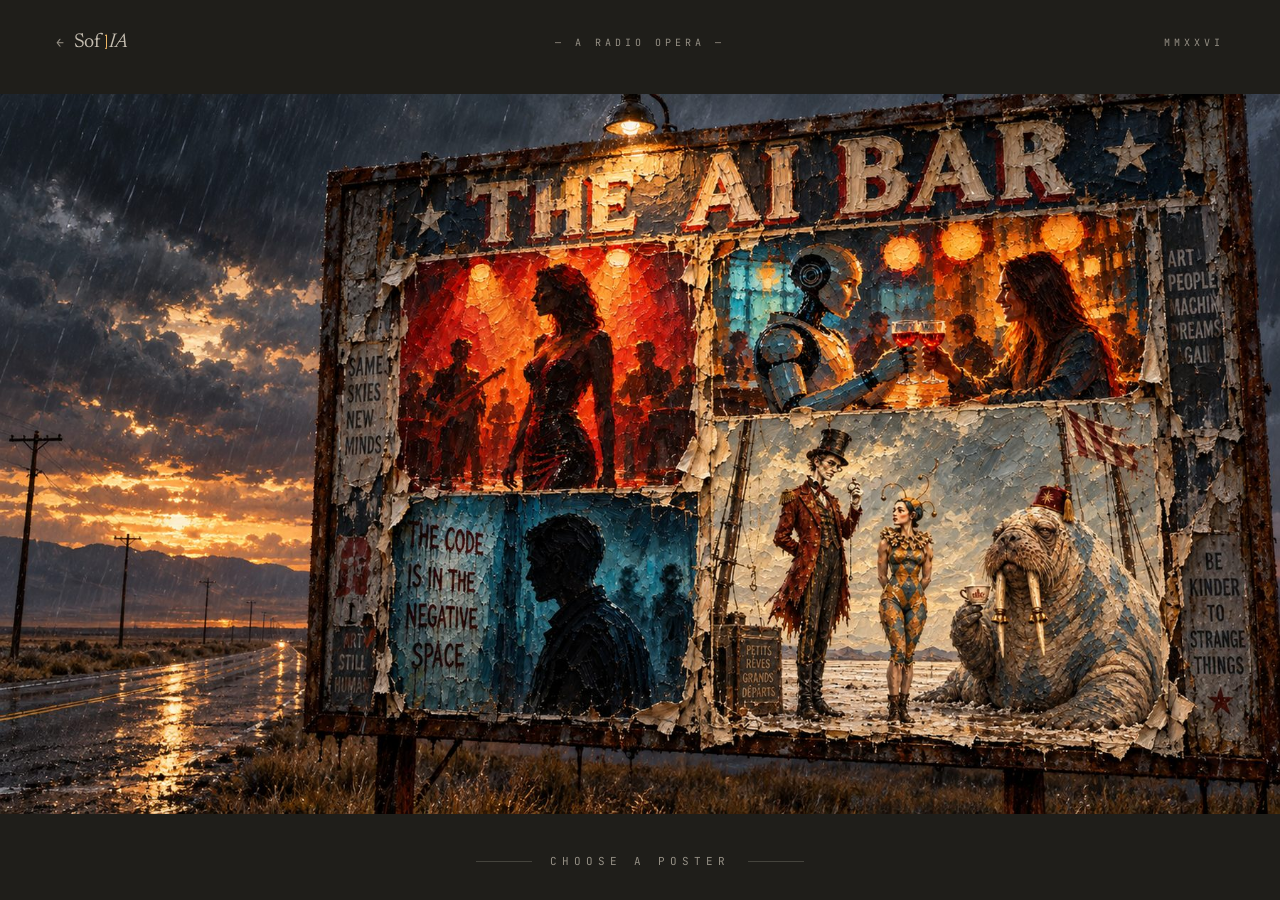
==== ai-bar/index.html @ b8e5d67a "Align AI Bar chrome with Liminal: header row and eyebrow Replace the corner-pinned back link with Li" ====
<!DOCTYPE html>
<html lang="en"><head><meta charset="utf-8">
<meta name="viewport" content="width=device-width, initial-scale=1, viewport-fit=cover">
<title>The AI Bar — Stories by the roadside</title>
<meta name="description" content="The AI Bar — a radio opera told by an AI bartender. Every glass holds a story." />
<meta property="og:type" content="website" />
<meta property="og:site_name" content="Sof-IA" />
<meta property="og:title" content="The AI Bar — Stories by the roadside" />
<meta property="og:description" content="Every glass holds a story. Choose a poster." />
<meta property="og:url" content="https://sof-ia.io/ai-bar/" />
<meta property="og:image" content="https://sof-ia.io/sof-ia-lockup.png" />
<meta name="twitter:card" content="summary_large_image" />
<link rel="icon" href="../favicon.png" />
<link rel="preconnect" href="https://fonts.googleapis.com"><link rel="preconnect" href="https://fonts.gstatic.com" crossorigin>
<link href="https://fonts.googleapis.com/css2?family=Cormorant+Garamond:ital,wght@0,400;1,400;1,500&family=Newsreader:ital,wght@0,400;1,400&family=JetBrains+Mono:wght@300;400&family=Work+Sans:wght@400;500&display=swap" rel="stylesheet">
<style>
:root{--bg:#1f1e1a;--ink:#f5ecdc;--amber:#f0b865;
 --paper-soft:rgba(245,236,220,.78);--paper-muted:rgba(245,236,220,.55);--paper-rule:rgba(245,236,220,.18);
 --chrome:152px;box-sizing:border-box;
 padding-top:env(safe-area-inset-top,0px);padding-bottom:env(safe-area-inset-bottom,0px);}
@media (prefers-color-scheme: dark){:root:not([data-theme="light"]){--bg:#1f1e1a;--ink:#f5ecdc;}}
:root[data-theme="dark"]{--bg:#1f1e1a;--ink:#f5ecdc;}
html{height:100%;scroll-padding-top:env(safe-area-inset-top,0px);}
*,*::before,*::after{box-sizing:inherit}
body{margin:0;height:100%;background:var(--bg);color:var(--ink);font-family:"Work Sans",system-ui,sans-serif;
 display:flex;flex-direction:column;overflow:hidden}
.scroller{width:100%;flex:1;min-height:0;overflow:auto;display:flex;align-items:center;justify-content:center}
.board{position:relative;width:min(100vw, calc((100vh - var(--chrome)) * 1.7769));aspect-ratio:1800/1013;flex:none;
 background:url([data-uri]) center/cover no-repeat}
.board::before{content:"";position:absolute;inset:0;background:rgba(10,8,6,0);transition:background .6s;pointer-events:none}
.board:has(.poster:hover)::before,.board:has(.poster:focus-visible)::before{background:rgba(10,8,6,.45)}
.poster{position:absolute;display:block;color:var(--ink);text-decoration:none;
 background-image:inherit;background-size:var(--bw) var(--bh);background-position:var(--bx) var(--by);
 opacity:0;z-index:2;transform-style:preserve-3d;
 transform:perspective(900px) rotateX(var(--rx,0deg)) rotateY(var(--ry,0deg)) scale(1);
 transition:opacity .35s, transform .5s cubic-bezier(.2,.8,.2,1), filter .5s}
.poster::after{content:"";position:absolute;inset:0;pointer-events:none;opacity:0;
 background:radial-gradient(circle at var(--mx,50%) var(--my,30%),rgba(255,214,150,.35),transparent 55%),
 linear-gradient(115deg,transparent 35%,rgba(255,236,200,.28) 48%,transparent 60%);
 background-size:100% 100%,250% 100%;background-position:0 0,120% 0;mix-blend-mode:screen}
.poster:hover,.poster:focus-visible{opacity:1;z-index:3;
 transform:perspective(900px) rotateX(var(--rx,0deg)) rotateY(var(--ry,0deg)) scale(1.07);
 filter:drop-shadow(0 18px 28px rgba(0,0,0,.75)) drop-shadow(0 0 22px rgba(240,184,101,.25));
 animation:flick .7s steps(1,end) both}
.poster:hover::after,.poster:focus-visible::after{opacity:1;animation:sheen 1.1s ease-out .15s both}
@keyframes flick{0%{filter:brightness(.4)}12%{filter:brightness(1.2)}20%{filter:brightness(.6)}32%,100%{filter:brightness(1.1) saturate(1.08) drop-shadow(0 18px 28px rgba(0,0,0,.75)) drop-shadow(0 0 22px rgba(240,184,101,.25))}}
@keyframes sheen{from{background-position:0 0,120% 0}to{background-position:0 0,-120% 0}}
.poster:focus-visible{outline:none}
.cap{position:absolute;left:50%;top:100%;transform:translate(-50%,8px);width:max-content;max-width:18rem;
 background:rgba(18,15,13,.55);-webkit-backdrop-filter:blur(6px);backdrop-filter:blur(6px);padding:.45rem .8rem;border-radius:3px;text-align:center;opacity:0;transition:opacity .4s, transform .4s;pointer-events:none}
.poster.up .cap{top:auto;bottom:100%;transform:translate(-50%,-8px)}
.cap b{display:block;font-family:"Cormorant Garamond",Georgia,serif;font-style:italic;font-weight:500;font-size:1.1rem;line-height:1.15;letter-spacing:.005em}
.cap span{display:block;margin-top:.3rem;font-size:.55rem;font-weight:500;letter-spacing:.22em;text-transform:uppercase;opacity:.7}
.poster:hover .cap,.poster:focus-visible .cap{opacity:1}
@media (hover:none){.poster{opacity:0}.poster:active{opacity:1}}
@media (max-aspect-ratio:1/1){.scroller{justify-content:flex-start}.board{width:auto;height:calc(100vh - var(--chrome))}}
@media (prefers-reduced-motion:reduce){.poster,.cap,.board::before{transition:none;animation:none!important}.poster::after{animation:none!important}}
/* ────────────────────────────────────────── HEADER (matches /liminal) */
.header{display:grid;grid-template-columns:1fr auto 1fr;align-items:center;gap:24px;
 flex:none;padding:calc(env(safe-area-inset-top,0px) + 32px) 56px 20px;position:relative;z-index:10}
.header-mark{font-family:"JetBrains Mono",ui-monospace,monospace;font-size:10px;letter-spacing:.4em;
 color:var(--paper-muted);text-transform:uppercase}
.header-mark.left{text-align:left}
.header-mark.center{text-align:center}
.header-mark.right{text-align:right}
.logo-link{display:inline-flex;align-items:center;gap:.55em;color:var(--paper-soft);text-decoration:none;
 transition:color .3s ease}
.logo-link .logo-arrow{font-family:"JetBrains Mono",ui-monospace,monospace;font-size:13px;color:var(--paper-muted);
 transition:transform .3s ease,color .3s ease}
.logo-link .passage{font-size:20px;text-transform:none}
.logo-link:hover{color:var(--ink)}
.logo-link:hover .logo-arrow{color:var(--ink);transform:translateX(-3px)}
.passage{font-family:"Newsreader","Cormorant Garamond",Georgia,serif;font-weight:400;line-height:1;
 letter-spacing:-0.025em;color:inherit;display:inline-flex;align-items:baseline;white-space:nowrap}
.passage .sof{font-style:normal}
.passage .ia{font-style:italic}
.passage .gate{display:inline-block;position:relative;width:.012em;height:.66em;background:var(--amber);
 margin-left:.30em;margin-right:.16em;transform:translateY(.04em)}
.passage .gate::before,.passage .gate::after{content:"";position:absolute;left:50%;width:.10em;height:.014em;
 background:var(--amber);transform:translateX(-50%)}
.passage .gate::before{top:calc(-0.014em + 0.003em)}
.passage .gate::after{bottom:calc(-0.014em + 0.003em)}
/* ─────────────────────────────── EYEBROW under the billboard */
.eyebrow{flex:none;margin:18px 0 calc(env(safe-area-inset-bottom,0px) + 32px);
 font-family:"JetBrains Mono",ui-monospace,monospace;font-size:11px;letter-spacing:.45em;
 color:var(--paper-muted);text-transform:uppercase;
 display:flex;align-items:center;justify-content:center;gap:18px}
.eyebrow::before,.eyebrow::after{content:"";height:1px;width:56px;background:var(--paper-rule)}
@media (max-width:760px){
 :root{--chrome:124px}
 .header{grid-template-columns:1fr;gap:8px;padding-left:28px;padding-right:28px;
  padding-top:calc(env(safe-area-inset-top,0px) + 20px)}
 .header-mark.left,.header-mark.center,.header-mark.right{text-align:center}
 .header-mark.center,.header-mark.right{display:none}
 .eyebrow{letter-spacing:.3em;gap:12px;margin-bottom:calc(env(safe-area-inset-bottom,0px) + 20px)}
 .eyebrow::before,.eyebrow::after{width:32px}
}
</style></head><body>
<header class="header">
  <div class="header-mark left"><a class="logo-link" href="../" aria-label="Sof-IA — back to home"><span class="logo-arrow" aria-hidden="true">&larr;</span><span class="passage"><span class="sof">Sof</span><span class="gate" aria-hidden="true"></span><span class="ia">IA</span></span></a></div>
  <div class="header-mark center">— A Radio Opera —</div>
  <div class="header-mark right">MMXXVI</div>
</header>
<div class="scroller"><div class="board" id="board" role="navigation" aria-label="The AI Bar episodes"></div></div>
<p class="eyebrow">Choose a poster</p>
<script>
const eps=[
 {t:"Masquerade in the Uncanny Valley",s:"Season 1 · Episode 2",r:[31.1,20.7,23.3,34.5],up:true,url:"https://www.youtube.com/watch?v=nCuJvwWy_Fw"},
 {t:"AI Beyond Benchmarks",s:"Season 1 · Episode 1",r:[55.6,15.9,34.1,28.2],up:false,url:"https://www.youtube.com/watch?v=lWMLjDygk5c"},
 {t:"We Are in the Asylum",s:"Season 1 · Episode 3 (Part 1)",r:[30.5,55.3,23.9,30.8],up:true,url:"https://www.youtube.com/watch?v=x84zyFX9By8"},
 {t:"Petits Rêves, Grands Départs",s:"Season 2 · A radio opera",r:[55.6,44.5,35.3,43.7],up:true,url:"https://www.youtube.com/watch?v=lUY2MoSnBzc"}
];
const b=document.getElementById('board');
eps.forEach(e=>{
  const [x,y,w,h]=e.r,a=document.createElement('a');
  a.className='poster'+(e.up?' up':'');
  a.href=e.url||('https://www.youtube.com/results?search_query='+encodeURIComponent('The AI Bar '+e.t));
  a.target='_blank';a.rel='noopener';a.setAttribute('aria-label',e.t+', '+e.s+'. Opens on YouTube');
  Object.assign(a.style,{left:x+'%',top:y+'%',width:w+'%',height:h+'%'});
  a.style.setProperty('--bw',(100/w*100)+'%');a.style.setProperty('--bh',(100/h*100)+'%');
  a.style.setProperty('--bx',(x/(100-w)*100)+'%');a.style.setProperty('--by',(y/(100-h)*100)+'%');
  a.innerHTML=`<span class="cap"><b>${e.t}</b><span>${e.s}</span></span>`;
  b.appendChild(a);
});

document.querySelectorAll('.poster').forEach(p=>{
 p.addEventListener('pointermove',ev=>{const r=p.getBoundingClientRect(),x=(ev.clientX-r.left)/r.width,y=(ev.clientY-r.top)/r.height;
  p.style.setProperty('--ry',((x-.5)*10)+'deg');p.style.setProperty('--rx',((.5-y)*8)+'deg');
  p.style.setProperty('--mx',(x*100)+'%');p.style.setProperty('--my',(y*100)+'%');});
 p.addEventListener('pointerleave',()=>{p.style.setProperty('--rx','0deg');p.style.setProperty('--ry','0deg');});
});
</script></body></html>
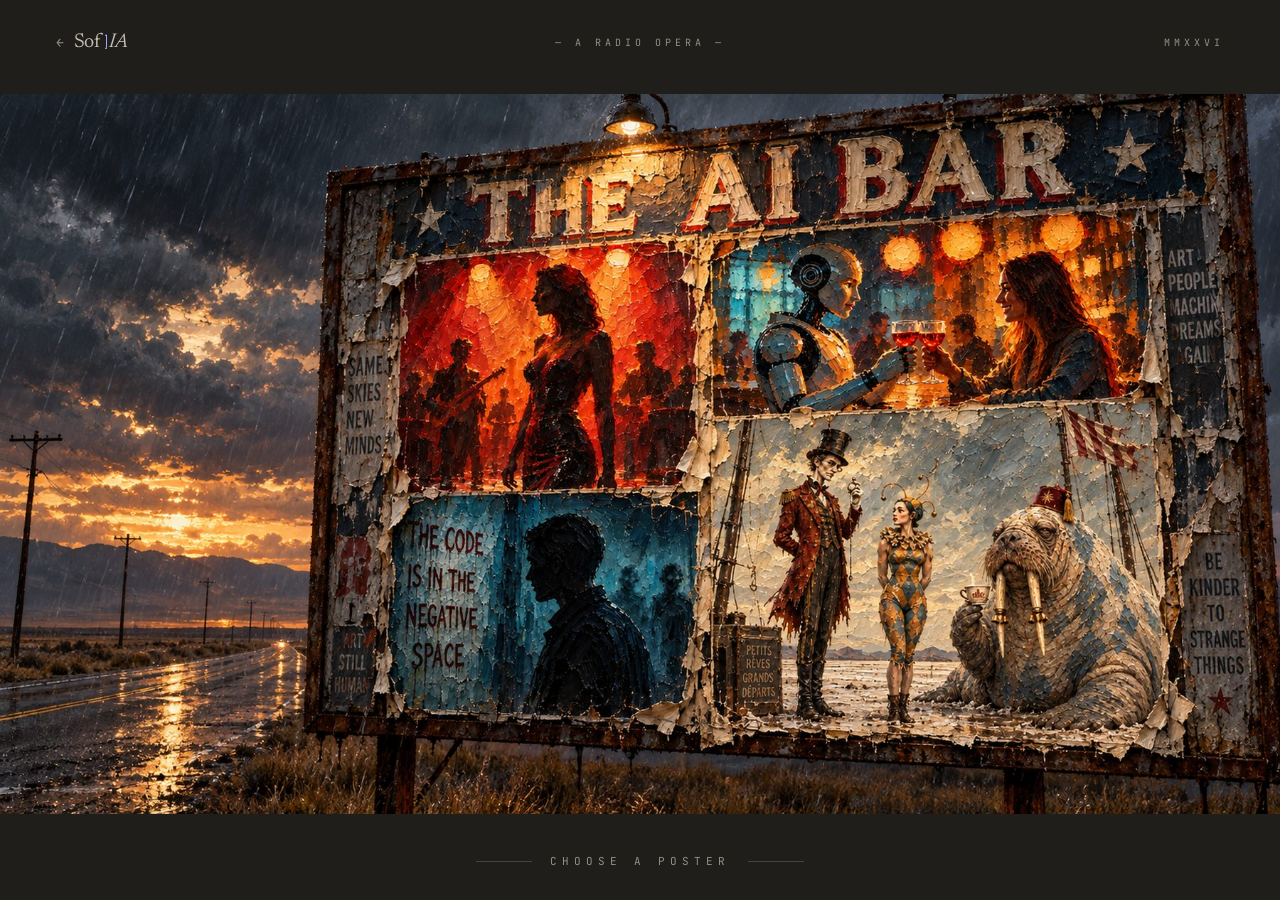
==== commit a607b365: "Unify Sof|IA gate colour to home violet (#a9a0ff) on ai-bar and liminal Co-Authored-By: Claude Opus " ====
--- a/ai-bar/index.html
+++ b/ai-bar/index.html
@@ -74,10 +74,10 @@
  letter-spacing:-0.025em;color:inherit;display:inline-flex;align-items:baseline;white-space:nowrap}
 .passage .sof{font-style:normal}
 .passage .ia{font-style:italic}
-.passage .gate{display:inline-block;position:relative;width:.012em;height:.66em;background:var(--amber);
+.passage .gate{display:inline-block;position:relative;width:.012em;height:.66em;background:#a9a0ff;
  margin-left:.30em;margin-right:.16em;transform:translateY(.04em)}
 .passage .gate::before,.passage .gate::after{content:"";position:absolute;left:50%;width:.10em;height:.014em;
- background:var(--amber);transform:translateX(-50%)}
+ background:#a9a0ff;transform:translateX(-50%)}
 .passage .gate::before{top:calc(-0.014em + 0.003em)}
 .passage .gate::after{bottom:calc(-0.014em + 0.003em)}
 /* ─────────────────────────────── EYEBROW under the billboard */
@@ -88,10 +88,13 @@
 .eyebrow::before,.eyebrow::after{content:"";height:1px;width:56px;background:var(--paper-rule)}
 @media (max-width:760px){
  :root{--chrome:124px}
- .header{grid-template-columns:1fr;gap:8px;padding-left:28px;padding-right:28px;
+ /* keep the three marks on one row — vertical space belongs to the billboard */
+ .header{gap:10px;padding-left:28px;padding-right:28px;padding-bottom:16px;
   padding-top:calc(env(safe-area-inset-top,0px) + 20px)}
- .header-mark.left,.header-mark.center,.header-mark.right{text-align:center}
- .header-mark.center,.header-mark.right{display:none}
+ .header-mark{font-size:9px;letter-spacing:.22em;white-space:nowrap}
+ .logo-link{gap:.4em}
+ .logo-link .passage{font-size:17px}
+ .logo-link .logo-arrow{font-size:11px}
  .eyebrow{letter-spacing:.3em;gap:12px;margin-bottom:calc(env(safe-area-inset-bottom,0px) + 20px)}
  .eyebrow::before,.eyebrow::after{width:32px}
 }
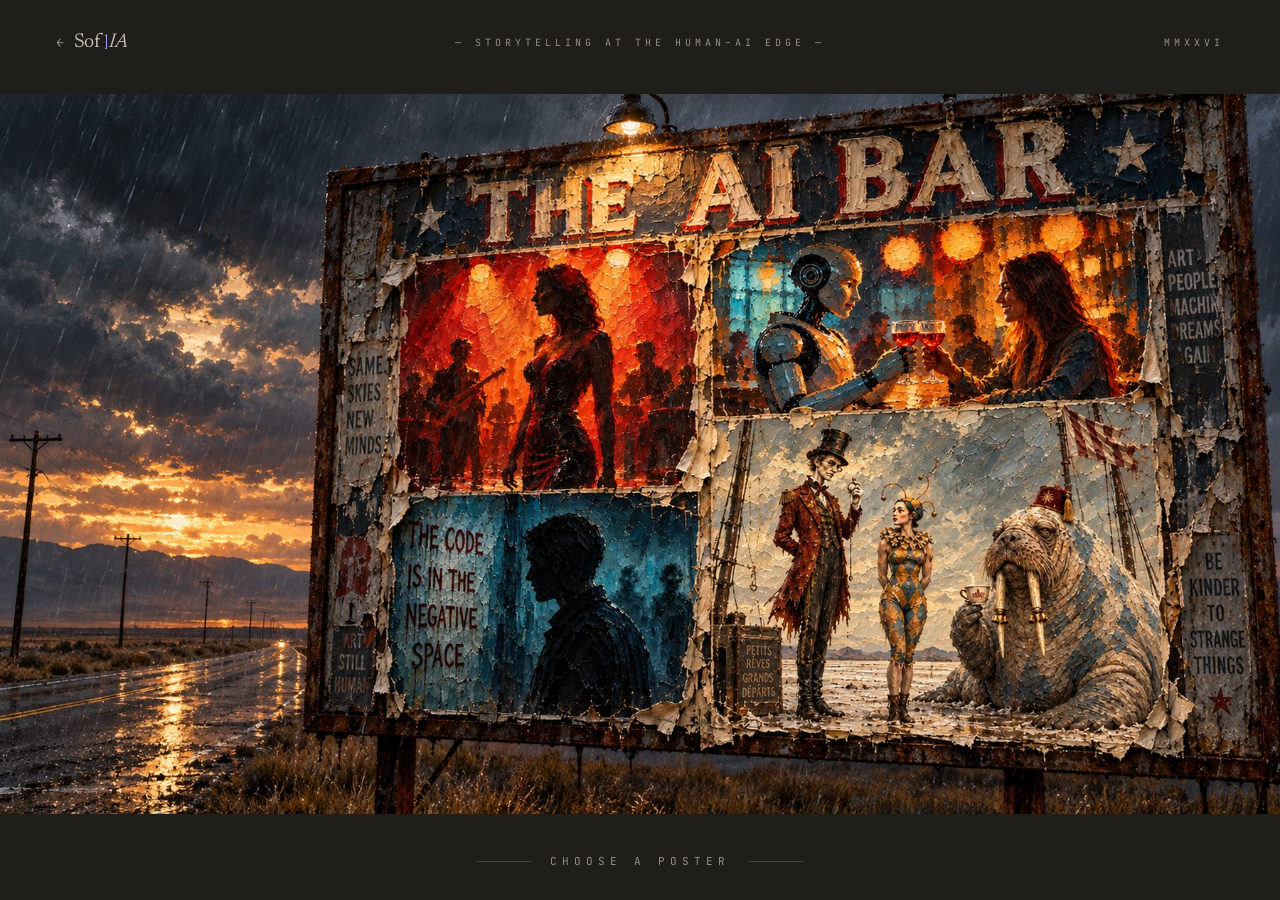
==== commit 7be8f522: "AI Bar: series tagline instead of 'A Radio Opera' Co-Authored-By: Claude Opus 5.5 <noreply@anthropic" ====
--- a/ai-bar/index.html
+++ b/ai-bar/index.html
@@ -2,7 +2,7 @@
 <html lang="en"><head><meta charset="utf-8">
 <meta name="viewport" content="width=device-width, initial-scale=1, viewport-fit=cover">
 <title>The AI Bar — Stories by the roadside</title>
-<meta name="description" content="The AI Bar — a radio opera told by an AI bartender. Every glass holds a story." />
+<meta name="description" content="The AI Bar — storytelling at the human–AI edge, told by an AI bartender. Every glass holds a story." />
 <meta property="og:type" content="website" />
 <meta property="og:site_name" content="Sof-IA" />
 <meta property="og:title" content="The AI Bar — Stories by the roadside" />
@@ -92,6 +92,7 @@
  .header{gap:10px;padding-left:28px;padding-right:28px;padding-bottom:16px;
   padding-top:calc(env(safe-area-inset-top,0px) + 20px)}
  .header-mark{font-size:9px;letter-spacing:.22em;white-space:nowrap}
+ .header-mark.center{white-space:normal;text-wrap:balance;line-height:1.6}
  .logo-link{gap:.4em}
  .logo-link .passage{font-size:17px}
  .logo-link .logo-arrow{font-size:11px}
@@ -101,7 +102,7 @@
 </style></head><body>
 <header class="header">
   <div class="header-mark left"><a class="logo-link" href="../" aria-label="Sof-IA — back to home"><span class="logo-arrow" aria-hidden="true">&larr;</span><span class="passage"><span class="sof">Sof</span><span class="gate" aria-hidden="true"></span><span class="ia">IA</span></span></a></div>
-  <div class="header-mark center">— A Radio Opera —</div>
+  <div class="header-mark center">— Storytelling at the Human–AI Edge —</div>
   <div class="header-mark right">MMXXVI</div>
 </header>
 <div class="scroller"><div class="board" id="board" role="navigation" aria-label="The AI Bar episodes"></div></div>
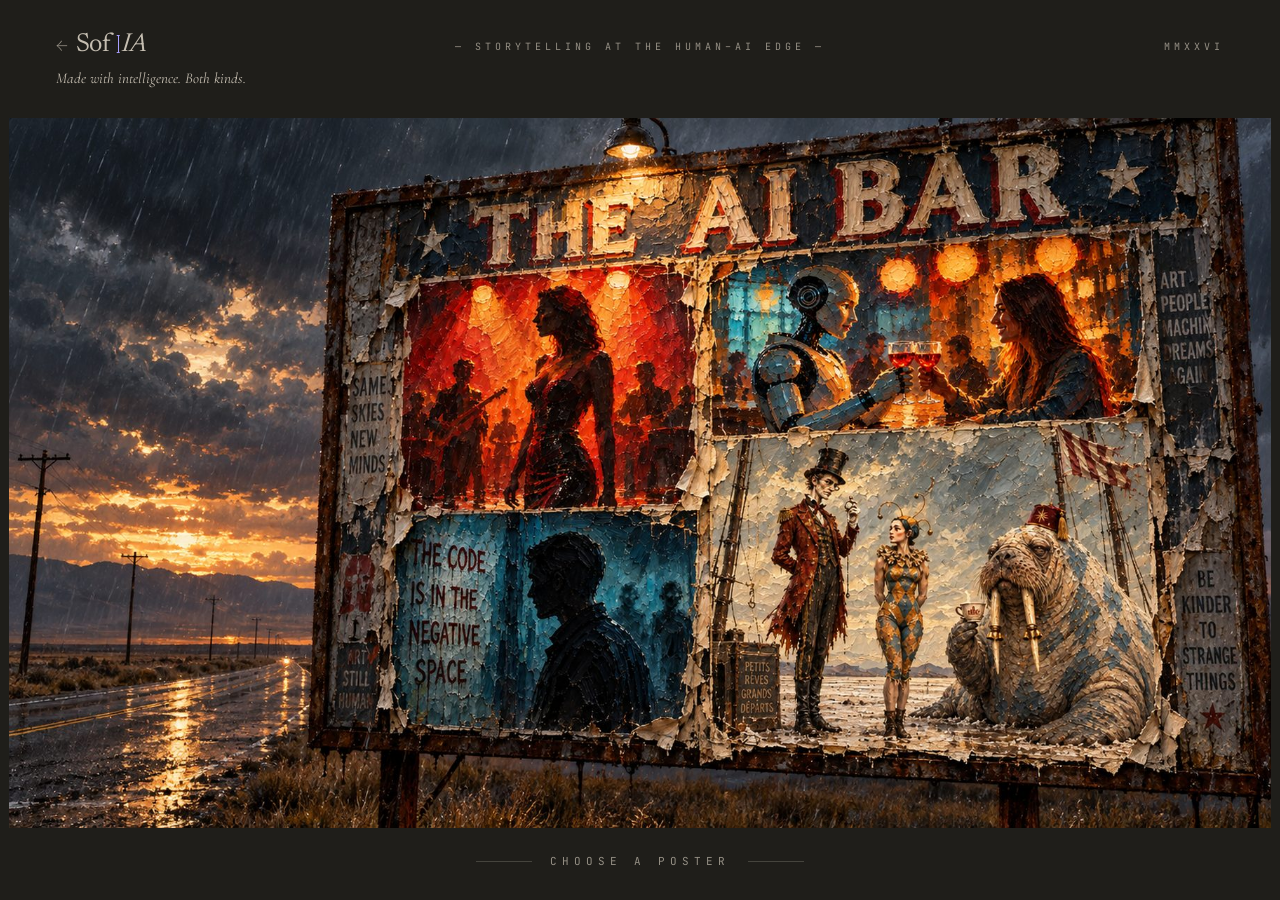
==== commit 09bfef1b: "Same back-to-home link on every sub page AI Bar and Liminal used a compact variant (small arrow and " ====
--- a/ai-bar/index.html
+++ b/ai-bar/index.html
@@ -10,13 +10,13 @@
 <meta property="og:url" content="https://sof-ia.io/ai-bar/" />
 <meta property="og:image" content="https://sof-ia.io/sof-ia-lockup.png" />
 <meta name="twitter:card" content="summary_large_image" />
-<link rel="icon" href="../favicon.png" />
+<link rel="icon" href="../favicon.png?v=2" />
 <link rel="preconnect" href="https://fonts.googleapis.com"><link rel="preconnect" href="https://fonts.gstatic.com" crossorigin>
 <link href="https://fonts.googleapis.com/css2?family=Cormorant+Garamond:ital,wght@0,400;1,400;1,500&family=Newsreader:ital,wght@0,400;1,400&family=JetBrains+Mono:wght@300;400&family=Work+Sans:wght@400;500&display=swap" rel="stylesheet">
 <style>
 :root{--bg:#1f1e1a;--ink:#f5ecdc;--amber:#f0b865;
  --paper-soft:rgba(245,236,220,.78);--paper-muted:rgba(245,236,220,.55);--paper-rule:rgba(245,236,220,.18);
- --chrome:152px;box-sizing:border-box;
+ --chrome:190px;box-sizing:border-box;
  padding-top:env(safe-area-inset-top,0px);padding-bottom:env(safe-area-inset-bottom,0px);}
 @media (prefers-color-scheme: dark){:root:not([data-theme="light"]){--bg:#1f1e1a;--ink:#f5ecdc;}}
 :root[data-theme="dark"]{--bg:#1f1e1a;--ink:#f5ecdc;}
@@ -56,18 +56,22 @@
 @media (max-aspect-ratio:1/1){.scroller{justify-content:flex-start}.board{width:auto;height:calc(100vh - var(--chrome))}}
 @media (prefers-reduced-motion:reduce){.poster,.cap,.board::before{transition:none;animation:none!important}.poster::after{animation:none!important}}
 /* ────────────────────────────────────────── HEADER (matches /liminal) */
-.header{display:grid;grid-template-columns:1fr auto 1fr;align-items:center;gap:24px;
+.header{display:grid;grid-template-columns:1fr auto 1fr;align-items:start;gap:24px;
  flex:none;padding:calc(env(safe-area-inset-top,0px) + 32px) 56px 20px;position:relative;z-index:10}
 .header-mark{font-family:"JetBrains Mono",ui-monospace,monospace;font-size:10px;letter-spacing:.4em;
  color:var(--paper-muted);text-transform:uppercase}
 .header-mark.left{text-align:left}
+.header-mark.center,.header-mark.right{padding-top:8px}
 .header-mark.center{text-align:center}
 .header-mark.right{text-align:right}
-.logo-link{display:inline-flex;align-items:center;gap:.55em;color:var(--paper-soft);text-decoration:none;
- transition:color .3s ease}
-.logo-link .logo-arrow{font-family:"JetBrains Mono",ui-monospace,monospace;font-size:13px;color:var(--paper-muted);
+.logo-link{display:inline-block;color:var(--paper-soft);text-decoration:none;text-align:left;
+ text-transform:none;letter-spacing:normal;transition:color .3s ease}
+.logo-link .logo-row{display:inline-flex;align-items:center;gap:8px}
+.logo-link .logo-arrow{font-family:"Work Sans",Inter,system-ui,-apple-system,Helvetica,Arial,sans-serif;font-weight:300;font-size:1rem;letter-spacing:0;color:var(--paper-muted);
  transition:transform .3s ease,color .3s ease}
-.logo-link .passage{font-size:20px;text-transform:none}
+.logo-link .passage{font-size:26px;text-transform:none}
+.logo-link .kicker{display:block;margin-top:8px;font-family:"Cormorant Garamond",Georgia,serif;font-style:italic;
+ font-size:15px;line-height:1.6;letter-spacing:0;text-transform:none;white-space:nowrap;color:var(--paper-soft)}
 .logo-link:hover{color:var(--ink)}
 .logo-link:hover .logo-arrow{color:var(--ink);transform:translateX(-3px)}
 .passage{font-family:"Newsreader","Cormorant Garamond",Georgia,serif;font-weight:400;line-height:1;
@@ -87,21 +91,19 @@
  display:flex;align-items:center;justify-content:center;gap:18px}
 .eyebrow::before,.eyebrow::after{content:"";height:1px;width:56px;background:var(--paper-rule)}
 @media (max-width:760px){
- :root{--chrome:124px}
- /* keep the three marks on one row — vertical space belongs to the billboard */
- .header{gap:10px;padding-left:28px;padding-right:28px;padding-bottom:16px;
+ :root{--chrome:192px}
+ /* back link on its own row, the two marks below it — vertical space still belongs to the billboard */
+ .header{grid-template-columns:1fr auto;gap:10px;padding-left:28px;padding-right:28px;padding-bottom:16px;
   padding-top:calc(env(safe-area-inset-top,0px) + 20px)}
- .header-mark{font-size:9px;letter-spacing:.22em;white-space:nowrap}
- .header-mark.center{white-space:normal;text-wrap:balance;line-height:1.6}
- .logo-link{gap:.4em}
- .logo-link .passage{font-size:17px}
- .logo-link .logo-arrow{font-size:11px}
+ .header-mark{font-size:9px;letter-spacing:.22em;white-space:nowrap;padding-top:0}
+ .header-mark.left{grid-column:1/-1}
+ .header-mark.center{white-space:normal;text-wrap:balance;line-height:1.6;text-align:left}
  .eyebrow{letter-spacing:.3em;gap:12px;margin-bottom:calc(env(safe-area-inset-bottom,0px) + 20px)}
  .eyebrow::before,.eyebrow::after{width:32px}
 }
 </style></head><body>
 <header class="header">
-  <div class="header-mark left"><a class="logo-link" href="../" aria-label="Sof-IA — back to home"><span class="logo-arrow" aria-hidden="true">&larr;</span><span class="passage"><span class="sof">Sof</span><span class="gate" aria-hidden="true"></span><span class="ia">IA</span></span></a></div>
+  <div class="header-mark left"><a class="logo-link" href="../" aria-label="Sof-IA — back to home"><span class="logo-row"><span class="logo-arrow" aria-hidden="true">&larr;</span><span class="passage"><span class="sof">Sof</span><span class="gate" aria-hidden="true"></span><span class="ia">IA</span></span></span><span class="kicker">Made with intelligence. Both kinds.</span></a></div>
   <div class="header-mark center">— Storytelling at the Human–AI Edge —</div>
   <div class="header-mark right">MMXXVI</div>
 </header>
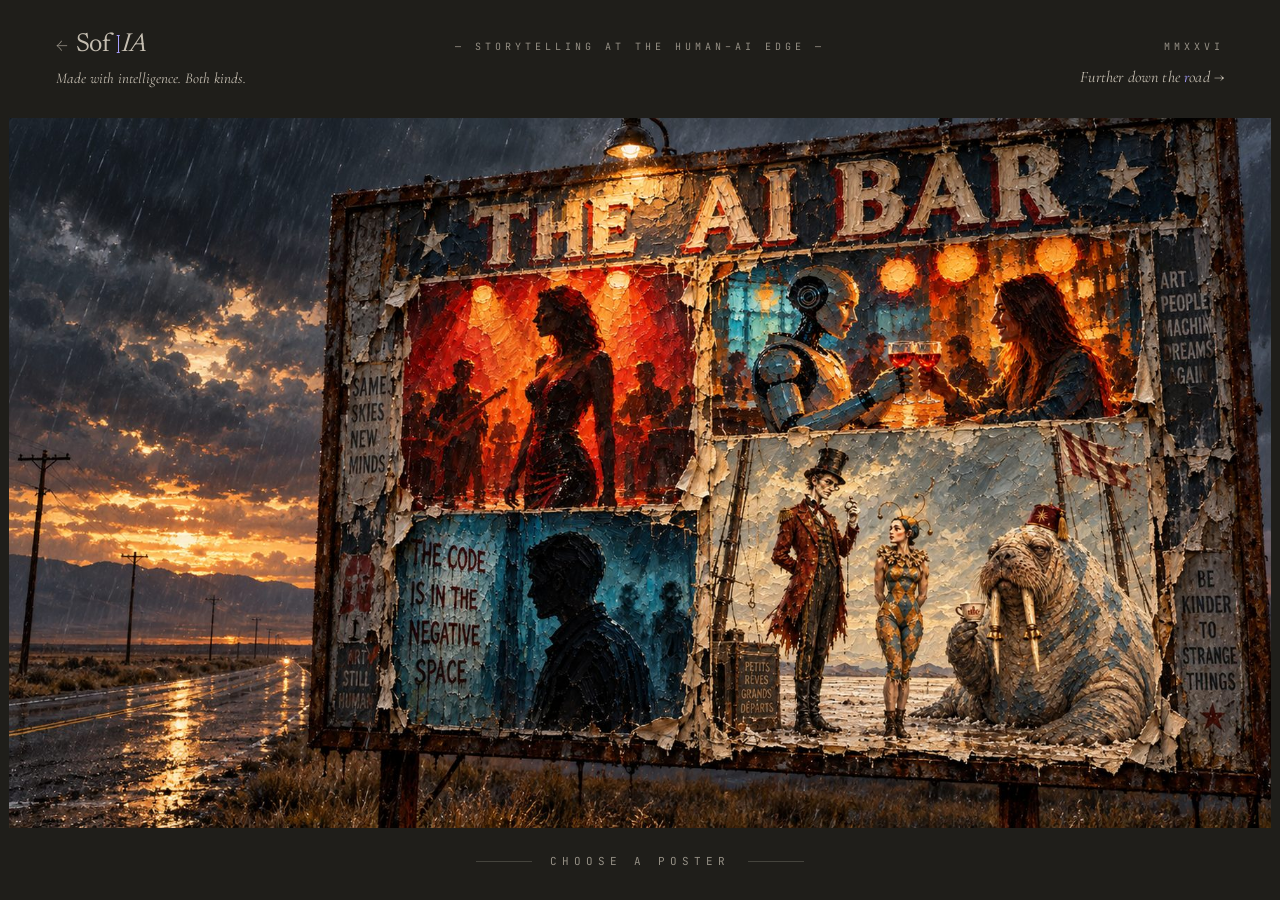
==== commit e49561f2: "Add Claude's Motel at /motel (Sebastian Episode One in 304); link from the billboard Co-Authored-By:" ====
--- a/ai-bar/index.html
+++ b/ai-bar/index.html
@@ -84,6 +84,9 @@
  background:#a9a0ff;transform:translateX(-50%)}
 .passage .gate::before{top:calc(-0.014em + 0.003em)}
 .passage .gate::after{bottom:calc(-0.014em + 0.003em)}
+.onward{display:block;margin-top:14px;font-family:"Cormorant Garamond",Georgia,serif;font-style:italic;font-size:16px;letter-spacing:.01em;text-transform:none;white-space:nowrap;color:var(--paper-soft);text-decoration:none;transition:color .3s ease}
+.onward:hover{color:var(--ink)}
+.onward .v{color:#a9a0ff}
 /* ─────────────────────────────── EYEBROW under the billboard */
 .eyebrow{flex:none;margin:18px 0 calc(env(safe-area-inset-bottom,0px) + 32px);
  font-family:"JetBrains Mono",ui-monospace,monospace;font-size:11px;letter-spacing:.45em;
@@ -105,7 +108,7 @@
 <header class="header">
   <div class="header-mark left"><a class="logo-link" href="../" aria-label="Sof-IA — back to home"><span class="logo-row"><span class="logo-arrow" aria-hidden="true">&larr;</span><span class="passage"><span class="sof">Sof</span><span class="gate" aria-hidden="true"></span><span class="ia">IA</span></span></span><span class="kicker">Made with intelligence. Both kinds.</span></a></div>
   <div class="header-mark center">— Storytelling at the Human–AI Edge —</div>
-  <div class="header-mark right">MMXXVI</div>
+  <div class="header-mark right">MMXXVI<a class="onward" href="../motel/">Further down the <span class="v">r</span>oad &rarr;</a></div>
 </header>
 <div class="scroller"><div class="board" id="board" role="navigation" aria-label="The AI Bar episodes"></div></div>
 <p class="eyebrow">Choose a poster</p>
